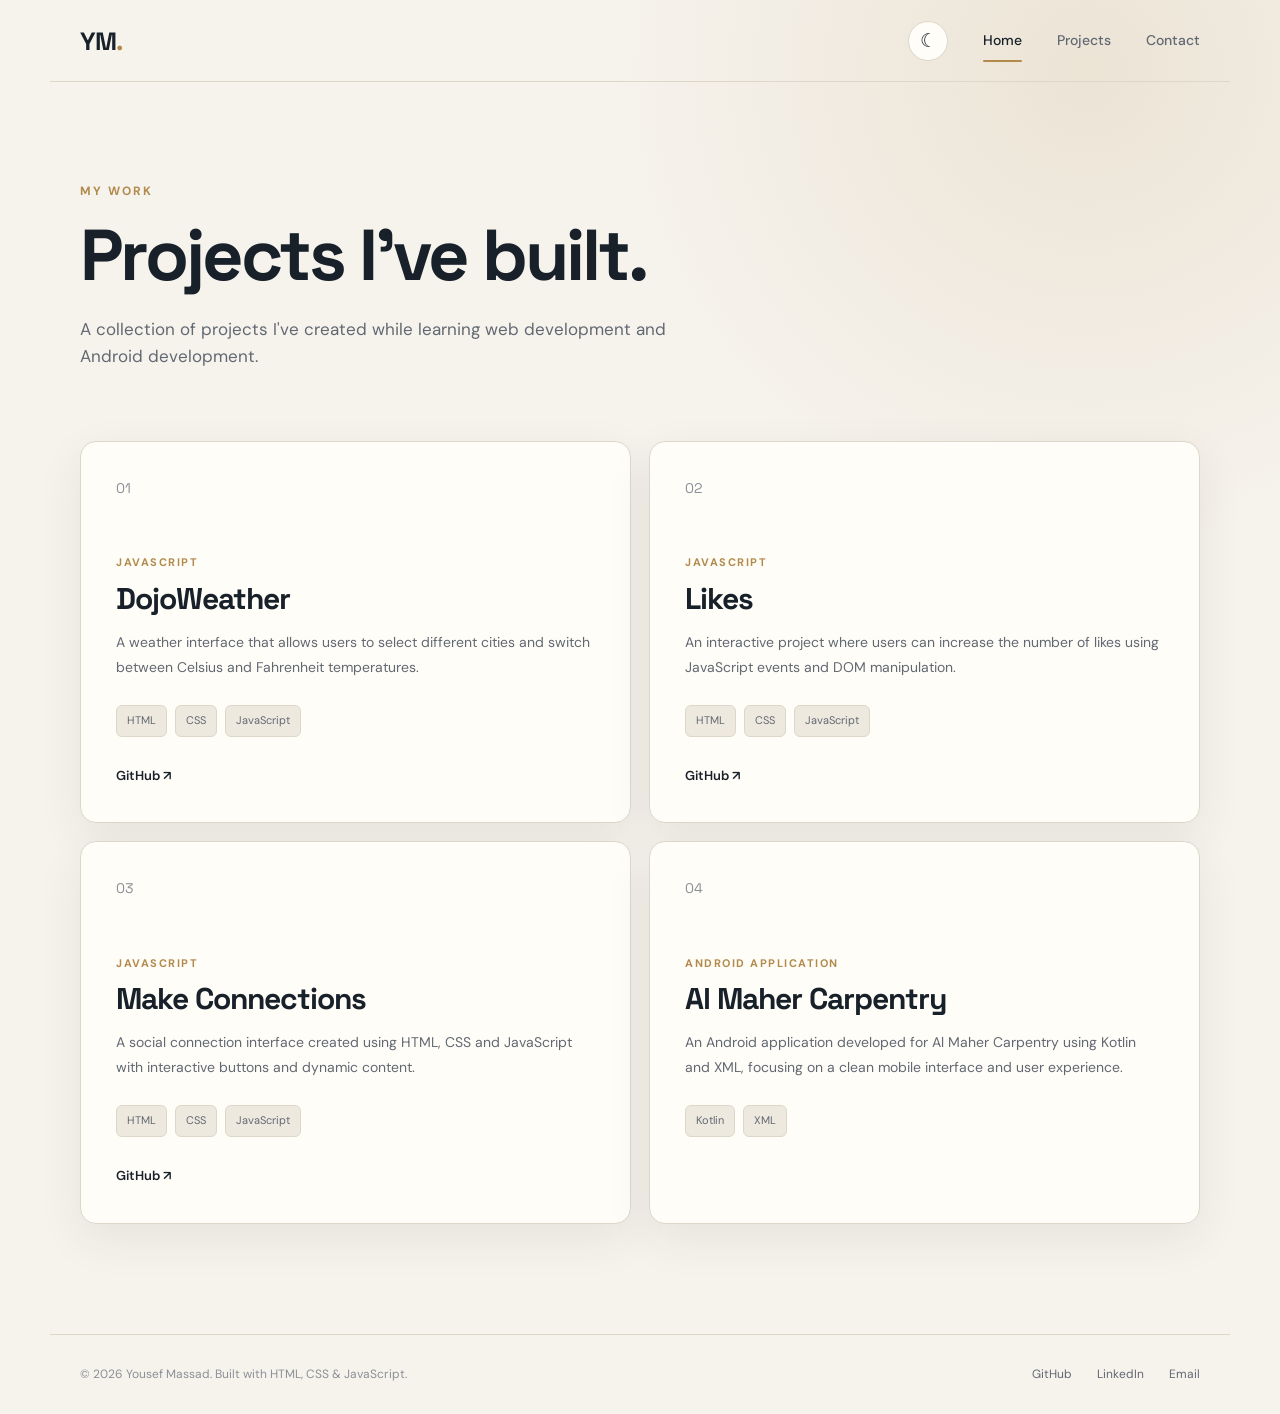
==== PORTFOLIO/projects.html @ 4d0edc13 "Add files via upload" ====
<!DOCTYPE html>
<html lang="en">

<head>

    <meta charset="UTF-8">

    <meta name="viewport"
        content="width=device-width, initial-scale=1.0">

    <title>Yousef Massad | Projects</title>

    <link rel="stylesheet" href="style.css">

</head>


<body>

    <!-- Navigation -->
    <header class="navbar">

    <a href="index.html" class="logo">
        YM<span>.</span>
    </a>

    <div class="nav-actions">

        <button class="theme-button" id="themeButton" aria-label="Toggle dark mode">
            ☾
        </button>

        <button class="menu-button" id="menuButton">
            ☰
        </button>

    </div>

    <nav id="navMenu">

        <a href="index.html" class="active">
            Home
        </a>

        <a href="projects.html">
            Projects
        </a>

        <a href="contact.html">
            Contact
        </a>

    </nav>

</header>


    <main>

        <!-- Page Header -->
        <section class="page-header">

            <p class="eyebrow">
                MY WORK
            </p>

            <h1>
                Projects I've built.
            </h1>

            <p>
                A collection of projects I've created while
                learning web development and Android development.
            </p>

        </section>


        <!-- Projects -->
        <section class="projects-grid">


            <!-- DojoWeather -->
            <article class="project-card">

                <div class="project-number">
                    01
                </div>

                <div class="project-body">

                    <p class="project-type">
                        JAVASCRIPT
                    </p>

                    <h2>
                        DojoWeather
                    </h2>

                    <p>
                        A weather interface that allows users to
                        select different cities and switch between
                        Celsius and Fahrenheit temperatures.
                    </p>

                    <div class="tags">

                        <span>HTML</span>
                        <span>CSS</span>
                        <span>JavaScript</span>

                    </div>

                    <div class="project-links">

                        <a href="https://github.com/Yousef-massad/Assignments/tree/master/WEB%20FUN/JS/dojoweather"
                            target="_blank">
                            GitHub ↗
                        </a>

                    </div>

                </div>

            </article>


            <!-- Likes -->
            <article class="project-card">

                <div class="project-number">
                    02
                </div>

                <div class="project-body">

                    <p class="project-type">
                        JAVASCRIPT
                    </p>

                    <h2>
                        Likes
                    </h2>

                    <p>
                        An interactive project where users can
                        increase the number of likes using JavaScript
                        events and DOM manipulation.
                    </p>

                    <div class="tags">

                        <span>HTML</span>
                        <span>CSS</span>
                        <span>JavaScript</span>

                    </div>

                    <div class="project-links">

                        <a href="https://github.com/Yousef-massad/Assignments/tree/master/WEB%20FUN/JS/likes"
                            target="_blank">
                            GitHub ↗
                        </a>

                    </div>

                </div>

            </article>


            <!-- Make Connections -->
            <article class="project-card">

                <div class="project-number">
                    03
                </div>

                <div class="project-body">

                    <p class="project-type">
                        JAVASCRIPT
                    </p>

                    <h2>
                        Make Connections
                    </h2>

                    <p>
                        A social connection interface created using
                        HTML, CSS and JavaScript with interactive
                        buttons and dynamic content.
                    </p>

                    <div class="tags">

                        <span>HTML</span>
                        <span>CSS</span>
                        <span>JavaScript</span>

                    </div>

                    <div class="project-links">

                        <a href="https://github.com/Yousef-massad/Assignments/tree/master/WEB%20FUN/JS/make%20connections"
                            target="_blank">
                            GitHub ↗
                        </a>

                    </div>

                </div>

            </article>


            <!-- Amaher Carpentry -->
            <article class="project-card">

                <div class="project-number">
                    04
                </div>

                <div class="project-body">

                    <p class="project-type">
                        ANDROID APPLICATION
                    </p>

                    <h2>
                        Al Maher Carpentry
                    </h2>

                    <p>
                        An Android application developed for
                        Al Maher Carpentry using Kotlin and XML,
                        focusing on a clean mobile interface
                        and user experience.
                    </p>

                    <div class="tags">

                        <span>Kotlin</span>
                        <span>XML</span>
                        

                    </div>

                    <div class="project-links">

                        <a href="https://github.com/Yousef-massad"
                            target="_blank">
                           
                        </a>

                    </div>

                </div>

            </article>


        </section>

    </main>


    <!-- Footer -->
    <footer>

        <p>
            © 2026 Yousef Massad.
            Built with HTML, CSS & JavaScript.
        </p>

        <div>

            <a href="https://github.com/Yousef-massad"
                target="_blank">
                GitHub
            </a>

            <a href="https://www.linkedin.com/in/yousef-massad-a044913bb/"
                target="_blank">
                LinkedIn
            </a>

            <a href="mailto:yousef.d.massad@gmail.com">
                Email
            </a>

        </div>

    </footer>


    <script src="script.js"></script>

</body>

</html>
---- PORTFOLIO/style.css ----
@import url('https://fonts.googleapis.com/css2?family=DM+Sans:wght@400;500;600;700&family=Space+Grotesk:wght@400;500;600;700&display=swap');


/* =====================================================
   THEME VARIABLES
===================================================== */

:root {

    /* LIGHT MODE */

    --bg: #f6f3ed;
    --bg-secondary: #eee9df;
    --surface: #fffdf8;
    --surface-hover: #ffffff;

    --text: #18202a;
    --text-secondary: #626872;
    --text-muted: #8b8f96;

    --border: #ddd7ca;
    --border-light: #e8e3d9;

    --accent: #b18a4c;
    --accent-light: #d2b477;
    --accent-dark: #80602d;

    --navy: #172231;

    --success: #4c8a68;

    --shadow:
        0 20px 60px rgba(49, 42, 31, 0.10);

    --card-shadow:
        0 15px 45px rgba(49, 42, 31, 0.08);

    --glow:
        rgba(177, 138, 76, 0.15);
}


/* =====================================================
   DARK MODE
===================================================== */

html[data-theme="dark"] {

    --bg: #08090d;
    --bg-secondary: #0b0d12;
    --surface: #0d0f15;
    --surface-hover: #11131b;

    --text: #f5f5f7;
    --text-secondary: #9a9da8;
    --text-muted: #666a77;

    --border: #252836;
    --border-light: #1b1d26;

    --accent: #9b7cff;
    --accent-light: #b09aff;
    --accent-dark: #7b5ee0;

    --navy: #f5f5f7;

    --success: #7ee2a8;

    --shadow:
        0 30px 80px rgba(0, 0, 0, 0.45);

    --card-shadow:
        0 25px 70px rgba(0, 0, 0, 0.35);

    --glow:
        rgba(155, 124, 255, 0.10);
}


/* =====================================================
   RESET
===================================================== */

* {
    margin: 0;
    padding: 0;
    box-sizing: border-box;
}


html {
    scroll-behavior: smooth;
}


body {

    background:
        radial-gradient(
            circle at 85% 5%,
            var(--glow),
            transparent 28%
        ),
        var(--bg);

    color: var(--text);

    font-family: "DM Sans", sans-serif;

    line-height: 1.6;

    transition:
        background 0.35s ease,
        color 0.35s ease;
}


a {
    color: inherit;
    text-decoration: none;
}


button,
input,
textarea {
    font-family: inherit;
}


button {
    border: none;
}


/* =====================================================
   NAVBAR
===================================================== */

.navbar {

    width: 100%;
    max-width: 1180px;

    height: 82px;

    margin: auto;

    padding: 0 30px;

    display: flex;

    align-items: center;

    justify-content: space-between;

    border-bottom: 1px solid var(--border);

    position: relative;

    z-index: 100;
}


.logo {

    font-family: "Space Grotesk", sans-serif;

    font-size: 25px;

    font-weight: 700;

    letter-spacing: -1px;
}


.logo span {
    color: var(--accent);
}


.navbar nav {

    display: flex;

    align-items: center;

    gap: 35px;
}


.navbar nav a {

    position: relative;

    color: var(--text-secondary);

    font-size: 14px;

    font-weight: 500;

    transition: 0.3s;
}


.navbar nav a:hover {
    color: var(--text);
}


.navbar nav a.active {
    color: var(--text);
}


.navbar nav a.active::after {

    content: "";

    position: absolute;

    left: 0;
    right: 0;

    bottom: -10px;

    height: 2px;

    background: var(--accent);

    border-radius: 10px;
}


/* =====================================================
   NAV ACTIONS
===================================================== */

.nav-actions {

    display: flex;

    align-items: center;

    gap: 10px;

    margin-left: auto;

    margin-right: 35px;
}


.theme-button {

    width: 40px;
    height: 40px;

    display: flex;

    align-items: center;
    justify-content: center;

    border-radius: 50%;

    background: var(--surface);

    border: 1px solid var(--border);

    color: var(--text);

    font-size: 19px;

    cursor: pointer;

    transition:
        transform 0.3s ease,
        background 0.3s ease,
        border 0.3s ease;
}


.theme-button:hover {

    transform: rotate(15deg) scale(1.08);

    border-color: var(--accent);

    color: var(--accent);
}


.menu-button {

    display: none;

    background: transparent;

    color: var(--text);

    font-size: 25px;

    cursor: pointer;
}


/* =====================================================
   GENERAL
===================================================== */

main {
    width: 100%;
}


.section {

    width: 100%;
    max-width: 1180px;

    margin: auto;

    padding: 110px 30px;
}


.eyebrow {

    color: var(--accent);

    font-size: 12px;

    font-weight: 700;

    letter-spacing: 2px;

    margin-bottom: 18px;
}


h1,
h2,
h3 {

    font-family: "Space Grotesk", sans-serif;
}


h2 {

    font-size: 42px;

    line-height: 1.1;

    letter-spacing: -1.5px;
}


.section-heading {
    margin-bottom: 50px;
}


/* =====================================================
   HERO
===================================================== */

.hero {

    width: 100%;
    max-width: 1180px;

    min-height: 650px;

    margin: auto;

    padding: 80px 30px;

    display: grid;

    grid-template-columns: 1.15fr 0.85fr;

    align-items: center;

    gap: 80px;
}


.hero h1 {

    max-width: 720px;

    font-size: clamp(50px, 6vw, 78px);

    line-height: 0.98;

    letter-spacing: -4px;
}


.hero h1 span {

    color: var(--accent);

}


.hero-text {

    max-width: 580px;

    margin-top: 30px;

    color: var(--text-secondary);

    font-size: 17px;

    line-height: 1.8;
}


/* =====================================================
   BUTTONS
===================================================== */

.hero-buttons {

    display: flex;

    gap: 14px;

    margin-top: 35px;
}


.button {

    display: inline-flex;

    align-items: center;

    justify-content: center;

    min-height: 50px;

    padding: 0 24px;

    border-radius: 10px;

    font-size: 14px;

    font-weight: 600;

    cursor: pointer;

    transition: 0.3s;
}


.button.primary {

    background: var(--accent);

    color: #ffffff;

    box-shadow:
        0 10px 25px var(--glow);
}


.button.primary:hover {

    background: var(--accent-dark);

    transform: translateY(-2px);
}


.button.secondary {

    background: transparent;

    border: 1px solid var(--border);

    color: var(--text);
}


.button.secondary:hover {

    border-color: var(--accent);

    color: var(--accent);
}


/* =====================================================
   HERO CODE CARD
===================================================== */

.hero-card {

    position: relative;

    width: 100%;

    min-height: 330px;

    overflow: hidden;

    background: var(--surface);

    border: 1px solid var(--border);

    border-radius: 18px;

    box-shadow: var(--shadow);

    transition:
        background 0.35s ease,
        border 0.35s ease,
        box-shadow 0.35s ease;
}


.hero-card::before {

    content: "";

    position: absolute;

    width: 220px;
    height: 220px;

    top: -100px;
    right: -80px;

    background: var(--accent);

    opacity: 0.12;

    filter: blur(70px);

    border-radius: 50%;
}


.window-top {

    height: 48px;

    display: flex;

    align-items: center;

    gap: 8px;

    padding: 0 18px;

    border-bottom: 1px solid var(--border);
}


.window-top span {

    width: 10px;
    height: 10px;

    border-radius: 50%;

    background: var(--accent-light);
}


.code-content {

    padding: 35px 30px;

    color: var(--text);

    font-family: monospace;

    font-size: 14px;

    line-height: 2;
}


.code-content p {
    margin: 0;
}


.code-indent {
    padding-left: 25px;
}


.code-purple {
    color: var(--accent);
}


.code-green {
    color: var(--success);
}


/* =====================================================
   SKILLS
===================================================== */

.skills {

    border-top: 1px solid var(--border);
}


.skills-grid {

    display: grid;

    grid-template-columns: repeat(3, 1fr);

    gap: 16px;
}


.skill-card {

    min-height: 190px;

    padding: 28px;

    background: var(--surface);

    border: 1px solid var(--border);

    border-radius: 14px;

    box-shadow: var(--card-shadow);

    transition:
        0.3s,
        background 0.35s ease;
}


.skill-card:hover {

    border-color: var(--accent);

    transform: translateY(-4px);

    box-shadow:
        0 20px 45px var(--glow);
}


.skill-card span {

    color: var(--text-muted);

    font-size: 12px;
}


.skill-card h3 {

    margin-top: 25px;

    font-size: 22px;
}


.skill-card p {

    margin-top: 10px;

    color: var(--text-secondary);

    font-size: 14px;

    line-height: 1.7;
}


/* =====================================================
   ABOUT
===================================================== */

.highlight {

    display: grid;

    grid-template-columns: 1fr 1fr;

    gap: 100px;

    border-top: 1px solid var(--border);
}


.highlight h2 {

    max-width: 500px;
}


.highlight > div:last-child {

    padding-top: 10px;
}


.highlight p:not(.eyebrow) {

    color: var(--text-secondary);

    font-size: 16px;

    line-height: 1.9;

    margin-bottom: 25px;
}


/* =====================================================
   PAGE HEADER
===================================================== */

.page-header {

    width: 100%;
    max-width: 1180px;

    margin: auto;

    padding: 100px 30px 70px;
}


.page-header h1 {

    font-size: clamp(48px, 6vw, 72px);

    line-height: 1;

    letter-spacing: -3px;
}


.page-header > p:last-child {

    max-width: 600px;

    margin-top: 25px;

    color: var(--text-secondary);

    font-size: 17px;
}


/* =====================================================
   PROJECTS
===================================================== */

.projects-grid {

    width: 100%;
    max-width: 1180px;

    margin: auto;

    padding: 0 30px 110px;

    display: grid;

    grid-template-columns: 1fr 1fr;

    gap: 18px;
}


.project-card {

    position: relative;

    min-height: 360px;

    padding: 35px;

    overflow: hidden;

    background: var(--surface);

    border: 1px solid var(--border);

    border-radius: 16px;

    box-shadow: var(--card-shadow);

    transition: 0.3s;
}


.project-card:hover {

    border-color: var(--accent);

    transform: translateY(-5px);

    box-shadow:
        0 25px 55px var(--glow);
}


.project-number {

    color: var(--text-muted);

    font-family: "Space Grotesk", sans-serif;

    font-size: 14px;
}


.project-body {

    margin-top: 55px;
}


.project-type {

    color: var(--accent);

    font-size: 11px;

    font-weight: 700;

    letter-spacing: 1.5px;
}


.project-body h2 {

    margin-top: 10px;

    font-size: 30px;

    letter-spacing: -1px;
}


.project-body > p:not(.project-type) {

    margin-top: 15px;

    color: var(--text-secondary);

    font-size: 14px;

    line-height: 1.8;
}


.tags {

    display: flex;

    flex-wrap: wrap;

    gap: 8px;

    margin-top: 25px;
}


.tags span {

    padding: 6px 10px;

    background: var(--bg-secondary);

    border: 1px solid var(--border);

    border-radius: 6px;

    color: var(--text-secondary);

    font-size: 11px;
}


.project-links {

    margin-top: 25px;
}


.project-links a {

    color: var(--text);

    font-size: 13px;

    font-weight: 600;

    transition: 0.3s;
}


.project-links a:hover {

    color: var(--accent);
}


/* =====================================================
   CONTACT
===================================================== */

.contact-section {

    width: 100%;
    max-width: 1180px;

    margin: auto;

    padding: 0 30px 120px;

    display: grid;

    grid-template-columns: 0.8fr 1.2fr;

    gap: 90px;
}


.contact-info {

    display: flex;

    flex-direction: column;

    gap: 35px;
}


.contact-info div {

    display: flex;

    flex-direction: column;

    gap: 7px;
}


.contact-info span {

    color: var(--text-muted);

    font-size: 11px;

    font-weight: 700;

    letter-spacing: 1.5px;
}


.contact-info a {

    color: var(--text);

    font-size: 15px;

    transition: 0.3s;
}


.contact-info a:hover {

    color: var(--accent);
}


/* =====================================================
   FORM
===================================================== */

#contactForm {

    display: flex;

    flex-direction: column;

    gap: 24px;
}


.form-group {

    display: flex;

    flex-direction: column;

    gap: 9px;
}


.form-group label {

    color: var(--text);

    font-size: 13px;

    font-weight: 600;
}


.form-group input,
.form-group textarea {

    width: 100%;

    padding: 16px 17px;

    background: var(--surface);

    border: 1px solid var(--border);

    border-radius: 10px;

    outline: none;

    color: var(--text);

    font-size: 14px;

    box-shadow:
        inset 0 1px 2px rgba(0, 0, 0, 0.02);

    transition:
        0.3s,
        background 0.35s ease;
}


.form-group input::placeholder,
.form-group textarea::placeholder {

    color: var(--text-muted);
}


.form-group input:focus,
.form-group textarea:focus {

    border-color: var(--accent);

    box-shadow:
        0 0 0 3px var(--glow);
}


.form-group textarea {

    resize: vertical;

    min-height: 170px;
}


#contactForm .button {

    align-self: flex-start;

    margin-top: 5px;
}


#formMessage {

    color: var(--success);

    font-size: 13px;
}


/* =====================================================
   FOOTER
===================================================== */

footer {

    width: 100%;
    max-width: 1180px;

    margin: auto;

    padding: 30px;

    border-top: 1px solid var(--border);

    display: flex;

    align-items: center;

    justify-content: space-between;

    gap: 20px;
}


footer p {

    color: var(--text-muted);

    font-size: 12px;
}


footer div {

    display: flex;

    gap: 25px;
}


footer a {

    color: var(--text-secondary);

    font-size: 12px;

    transition: 0.3s;
}


footer a:hover {

    color: var(--accent);
}


/* =====================================================
   TABLET
===================================================== */

@media (max-width: 800px) {

    .navbar {

        height: 70px;

        padding: 0 20px;
    }


    .nav-actions {

        margin-left: auto;

        margin-right: 12px;
    }


    .menu-button {

        display: block;
    }


    .navbar nav {

        display: none;

        position: absolute;

        top: 70px;

        left: 0;

        right: 0;

        z-index: 20;

        padding: 20px;

        background: var(--surface);

        border-bottom: 1px solid var(--border);

        flex-direction: column;

        align-items: flex-start;

        gap: 20px;

        box-shadow: var(--shadow);
    }


    .navbar nav.open {

        display: flex;
    }


    .navbar nav a.active::after {

        display: none;
    }


    .hero {

        grid-template-columns: 1fr;

        min-height: auto;

        padding-top: 80px;

        gap: 50px;
    }


    .hero-card {

        max-width: 650px;
    }


    .skills-grid {

        grid-template-columns: 1fr 1fr;
    }


    .highlight {

        grid-template-columns: 1fr;

        gap: 40px;
    }


    .projects-grid {

        grid-template-columns: 1fr;
    }


    .contact-section {

        grid-template-columns: 1fr;

        gap: 60px;
    }


    footer {

        flex-direction: column;

        align-items: flex-start;
    }

}


/* =====================================================
   MOBILE
===================================================== */

@media (max-width: 480px) {

    .section {

        padding: 80px 20px;
    }


    .hero {

        padding: 70px 20px;

        gap: 45px;
    }


    .hero h1 {

        font-size: 43px;

        letter-spacing: -2.5px;
    }


    .hero-text {

        font-size: 15px;
    }


    .hero-buttons {

        flex-direction: column;

        align-items: stretch;
    }


    .button {

        width: 100%;
    }


    .hero-card {

        min-height: 280px;
    }


    .code-content {

        padding: 25px 20px;

        font-size: 12px;
    }


    .skills-grid {

        grid-template-columns: 1fr;
    }


    h2 {

        font-size: 35px;
    }


    .page-header {

        padding: 75px 20px 55px;
    }


    .page-header h1 {

        font-size: 41px;

        letter-spacing: -2px;
    }


    .page-header > p:last-child {

        font-size: 15px;
    }


    .projects-grid {

        padding: 0 20px 80px;
    }


    .project-card {

        padding: 28px;
    }


    .project-body {

        margin-top: 45px;
    }


    .contact-section {

        padding: 0 20px 80px;
    }


    footer {

        padding: 25px 20px;
    }


    footer div {

        flex-wrap: wrap;

        gap: 15px;
    }

}
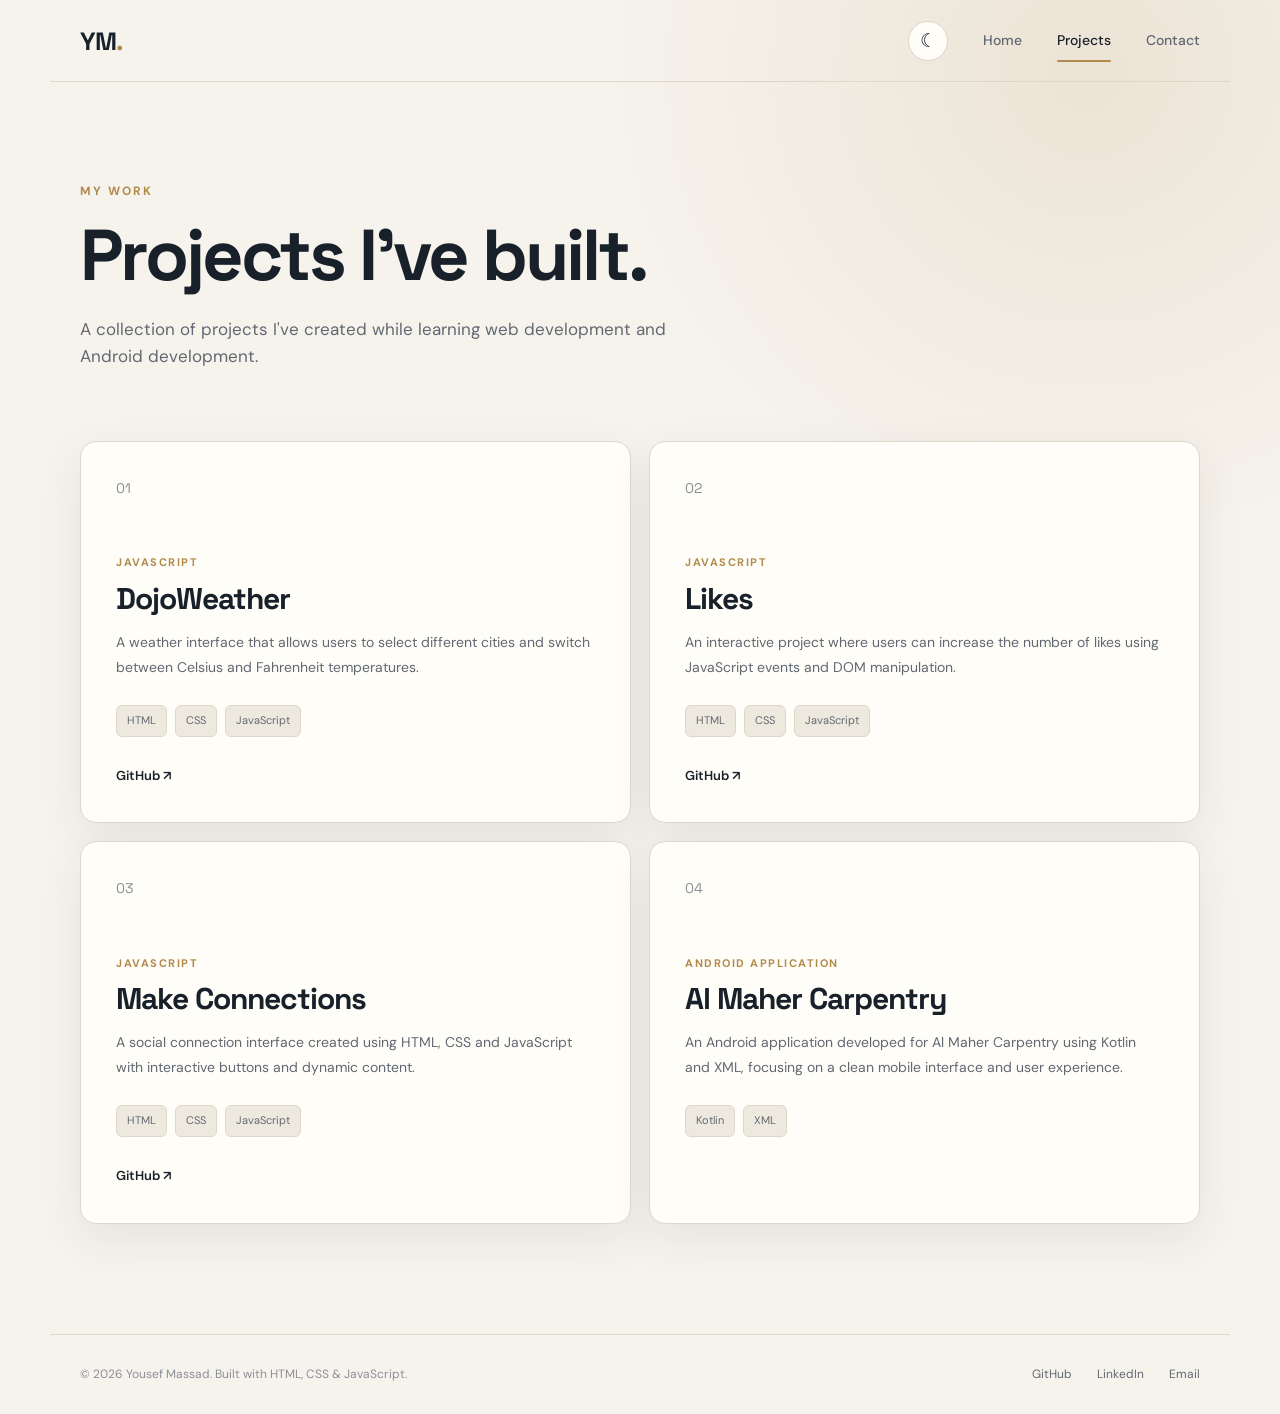
==== commit ac0b158b: "Add files via upload" ====
--- a/PORTFOLIO/projects.html
+++ b/PORTFOLIO/projects.html
@@ -38,11 +38,11 @@
 
     <nav id="navMenu">
 
-        <a href="index.html" class="active">
+        <a href="index.html">
             Home
         </a>
 
-        <a href="projects.html">
+        <a href="projects.html"  class="active">
             Projects
         </a>
 
